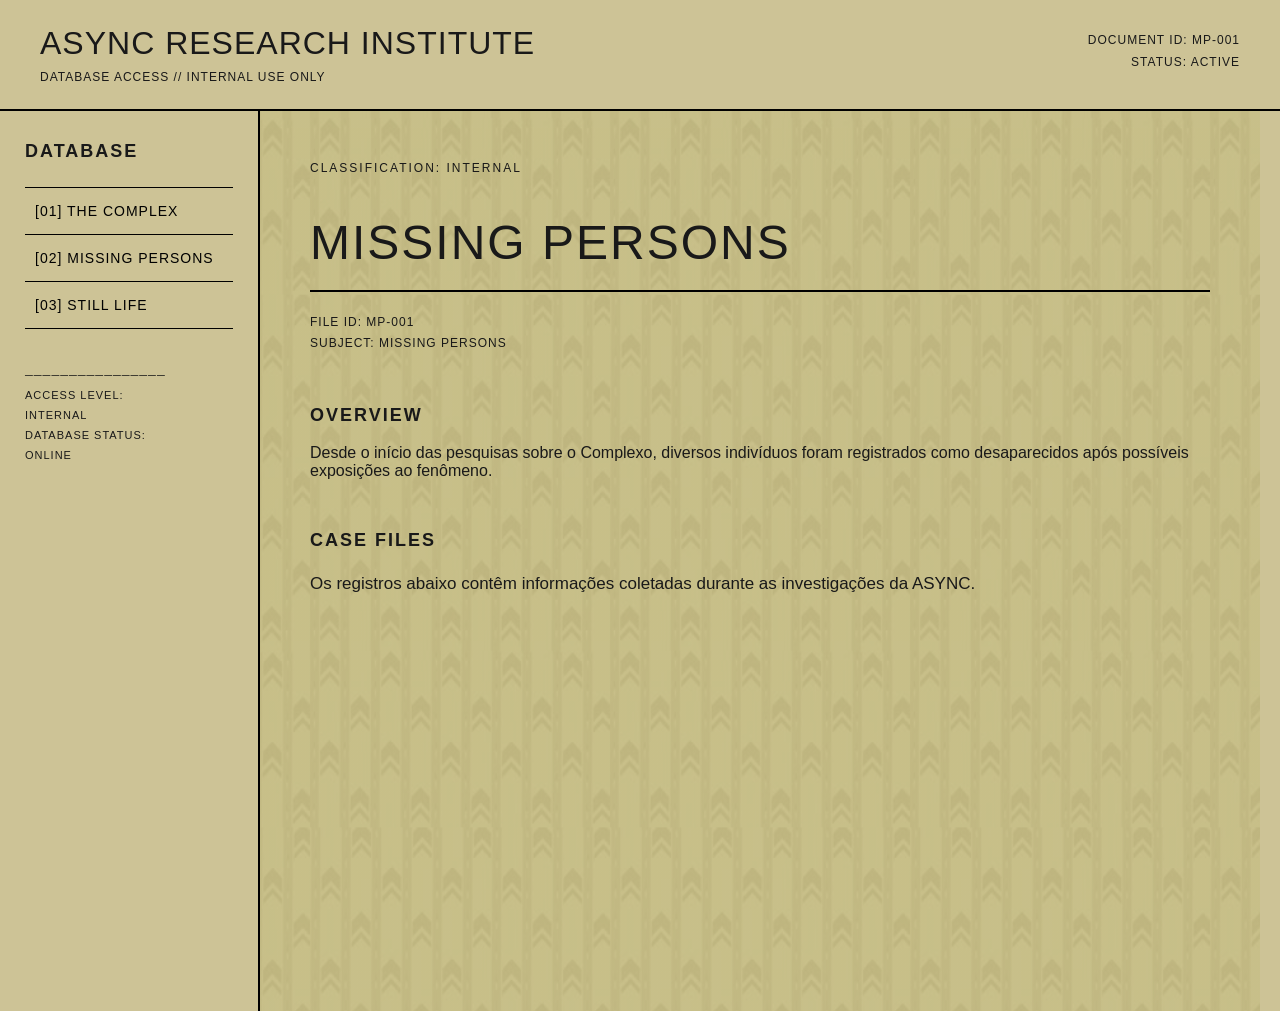
==== missing-persons.html @ 29011c23 "missing-parsons" ====
<!DOCTYPE html>
<html lang="pt-BR">
<head>
    <meta charset="UTF-8">
    <meta name="viewport" content="width=device-width, initial-scale=1.0">
    <link rel="stylesheet" href="style.css">
    <title>ASYNC Research Institute - Missing Persons</title>
</head>

<body>

    <header class="topo">
        <div>
            <h1>ASYNC RESEARCH INSTITUTE</h1>
            <p>DATABASE ACCESS // INTERNAL USE ONLY</p>
        </div>

        <div class="document-id">
            <p>DOCUMENT ID: MP-001</p>
            <p>STATUS: ACTIVE</p>
        </div>
    </header>

    <main class="layout">

        <aside class="sidebar">
            <h2>DATABASE</h2>

            <nav>
                <a href="index.html">[01] THE COMPLEX</a>
                <a href="missing-persons.html">[02] MISSING PERSONS</a>
                <a href="still-life.html">[03] STILL LIFE</a>
            </nav>

            <div class="sidebar-info">
                <p>────────────────</p>
                <p>ACCESS LEVEL:</p>
                <p>INTERNAL</p>
                <p>DATABASE STATUS:</p>
                <p>ONLINE</p>
            </div>
        </aside>

        <section class="document">

            <p class="classification">CLASSIFICATION: INTERNAL</p>

            <h2>MISSING PERSONS</h2>

            <div class="document-line"></div>

            <p class="file-info">
                FILE ID: MP-001<br>
                SUBJECT: MISSING PERSONS
            </p>

            <h3>OVERVIEW</h3>

            <p>
                Desde o início das pesquisas sobre o Complexo,
                diversos indivíduos foram registrados como
                desaparecidos após possíveis exposições ao
                fenômeno.
            </p>

            <h3>CASE FILES</h3>

            <p>
                Os registros abaixo contêm informações coletadas
                durante as investigações da ASYNC.
            </p>

        </section>

    </main>

</body>
</html>
---- style.css ----
* {
    box-sizing: border-box;
}


/* CONFIGURAÇÕES GERAIS */

body {
    margin: 0;
    background-color: rgb(205, 195, 150);
    color: rgb(25, 25, 25);
    font-family: Arial, sans-serif;
}


/* CABEÇALHO DA ASYNC */

.topo {
    display: flex;
    justify-content: space-between;
    align-items: flex-start;

    padding: 25px 40px;

    border-bottom: 2px solid black;
}

.topo h1 {
    margin: 0;

    font-size: 32px;

    font-family: Impact, Haettenschweiler, "Arial Narrow Bold", sans-serif;

    font-weight: normal;

    letter-spacing: 1px;
}

.topo p {
    margin: 8px 0 0 0;

    font-size: 12px;

    letter-spacing: 1px;
}

.document-id {
    text-align: right;
}


/* ESTRUTURA PRINCIPAL */

.layout {
    display: flex;

    min-height: 100vh;
}


/* BARRA LATERAL */

.sidebar {
    width: 260px;

    padding: 30px 25px;

    border-right: 2px solid black;
}

.sidebar h2 {
    margin-top: 0;

    font-size: 18px;

    letter-spacing: 2px;
}


/* LINKS DA BARRA LATERAL */

.sidebar nav {
    display: flex;

    flex-direction: column;

    margin-top: 25px;
}

.sidebar nav a {
    color: black;

    text-decoration: none;

    padding: 15px 10px;

    border-top: 1px solid black;

    font-size: 14px;

    letter-spacing: 1px;
}

.sidebar nav a:last-child {
    border-bottom: 1px solid black;
}

.sidebar nav a:hover {
    background-color: rgba(0, 0, 0, 0.1);
}


/* INFORMAÇÕES DA BARRA */

.sidebar-info {
    margin-top: 40px;

    font-size: 11px;

    letter-spacing: 1px;
}

.sidebar-info p {
    margin: 8px 0;
}


/* DOCUMENTO PRINCIPAL */

.document {
    flex: 1;

    padding: 50px;
    
    max-width: 1000px;

    background-image:
        linear-gradient(
            rgba(205, 195, 150, 0.75),
            rgba(205, 195, 150, 0.75)
        ),
        url("Backrooms-wallpaper.jpg");

    background-size: 300px;
    background-position: center;
    background-repeat: repeat;
}

/* CLASSIFICAÇÃO DO DOCUMENTO */

.classification {
    margin-top: 0;

    font-size: 12px;

    letter-spacing: 2px;
}


/* TÍTULO PRINCIPAL */

.document h2 {
    margin-bottom: 10px;

    font-size: 48px;

    font-family: Impact, Haettenschweiler, "Arial Narrow Bold", sans-serif;

    font-weight: normal;

    letter-spacing: 2px;
}


/* LINHA DIVISÓRIA */

.document-line {
    width: 100%;

    height: 2px;

    background-color: black;

    margin: 20px 0;
}


/* INFORMAÇÕES DO ARQUIVO */

.file-info {
    font-size: 12px;

    line-height: 1.8;

    letter-spacing: 1px;
}


/* SUBTÍTULOS */

.document h3 {
    margin-top: 50px;

    font-size: 18px;

    letter-spacing: 2px;
}


/* TEXTO PRINCIPAL */

.document > p:last-child {
    max-width: 700px;

    font-size: 17px;

    line-height: 1.8;
}
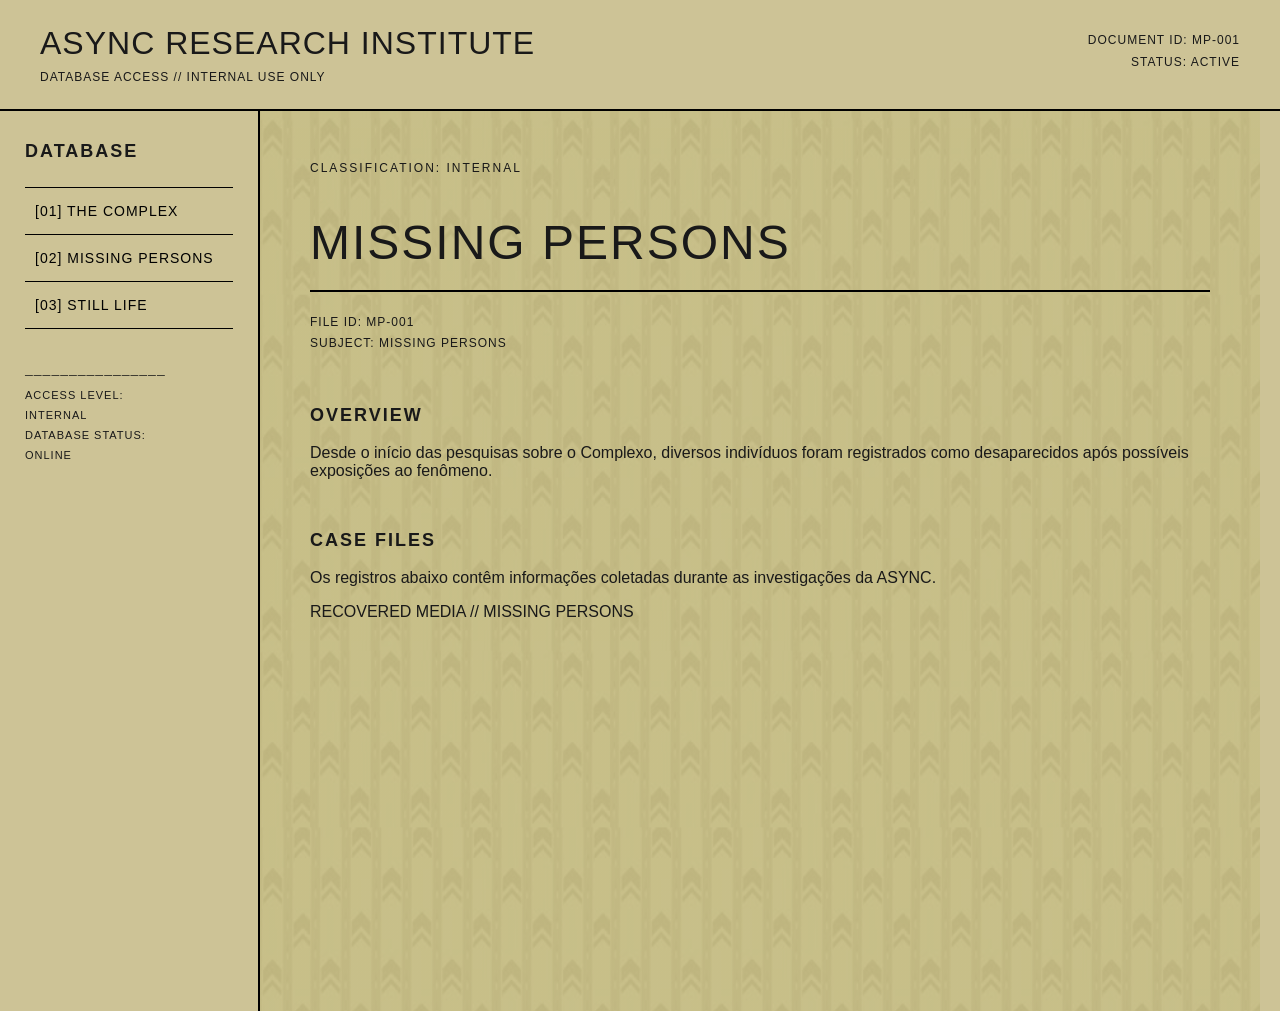
==== commit 13e0cd77: "123" ====
--- a/missing-persons.html
+++ b/missing-persons.html
@@ -1,15 +1,19 @@
 <!DOCTYPE html>
 <html lang="pt-BR">
+
 <head>
     <meta charset="UTF-8">
     <meta name="viewport" content="width=device-width, initial-scale=1.0">
+
     <link rel="stylesheet" href="style.css">
+
     <title>ASYNC Research Institute - Missing Persons</title>
 </head>
 
 <body>
 
     <header class="topo">
+
         <div>
             <h1>ASYNC RESEARCH INSTITUTE</h1>
             <p>DATABASE ACCESS // INTERNAL USE ONLY</p>
@@ -19,40 +23,63 @@
             <p>DOCUMENT ID: MP-001</p>
             <p>STATUS: ACTIVE</p>
         </div>
+
     </header>
+
 
     <main class="layout">
 
         <aside class="sidebar">
+
             <h2>DATABASE</h2>
 
             <nav>
+
                 <a href="index.html">[01] THE COMPLEX</a>
-                <a href="missing-persons.html">[02] MISSING PERSONS</a>
-                <a href="still-life.html">[03] STILL LIFE</a>
+
+                <a href="missing-persons.html">
+                    [02] MISSING PERSONS
+                </a>
+
+                <a href="still-life.html">
+                    [03] STILL LIFE
+                </a>
+
             </nav>
 
+
             <div class="sidebar-info">
+
                 <p>────────────────</p>
+
                 <p>ACCESS LEVEL:</p>
                 <p>INTERNAL</p>
+
                 <p>DATABASE STATUS:</p>
                 <p>ONLINE</p>
+
             </div>
+
         </aside>
+
 
         <section class="document">
 
-            <p class="classification">CLASSIFICATION: INTERNAL</p>
+            <p class="classification">
+                CLASSIFICATION: INTERNAL
+            </p>
+
 
             <h2>MISSING PERSONS</h2>
 
             <div class="document-line"></div>
 
+
             <p class="file-info">
                 FILE ID: MP-001<br>
                 SUBJECT: MISSING PERSONS
             </p>
+
 
             <h3>OVERVIEW</h3>
 
@@ -63,6 +90,7 @@
                 fenômeno.
             </p>
 
+
             <h3>CASE FILES</h3>
 
             <p>
@@ -70,9 +98,27 @@
                 durante as investigações da ASYNC.
             </p>
 
+
+            <div class="video-investigation">
+
+                <p>
+                    RECOVERED MEDIA // MISSING PERSONS
+                </p>
+
+                <iframe
+                    src="https://www.youtube.com/embed/pEvyZzdFL4Q"
+                    title="Missing Persons"
+                    frameborder="0"
+                    allow="accelerometer; autoplay; clipboard-write; encrypted-media; gyroscope; picture-in-picture; web-share"
+                    allowfullscreen>
+                </iframe>
+
+            </div>
+
         </section>
 
     </main>
 
 </body>
+
 </html>
